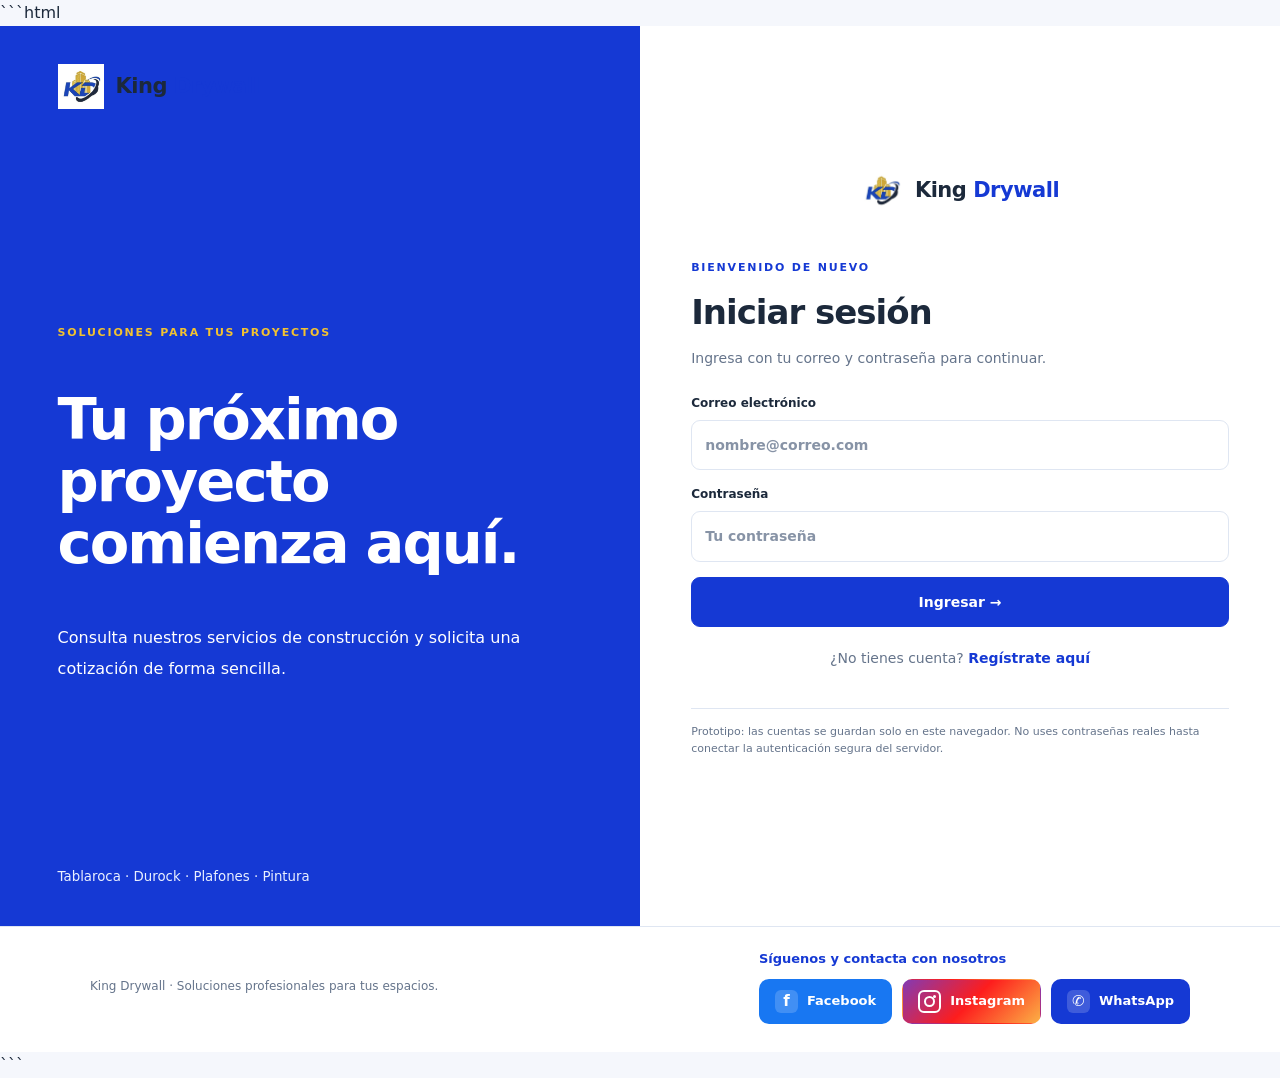
==== index.html @ d0fbbfd5 "Add files via upload" ====
```html
<!doctype html>
<html lang="es">
<head>
    <meta charset="utf-8">
    <meta name="viewport" content="width=device-width, initial-scale=1">

    <meta name="theme-color" content="#1539D4">

    <title>King Drywall | Iniciar sesión</title>

    <link rel="manifest" href="manifest.webmanifest">
    <link rel="stylesheet" href="styles.css">

    <style>
        /* ========================================
           MARCA Y LOGOTIPO
        ======================================== */

        .brand {
            display: flex;
            align-items: center;
            gap: 12px;
        }

        .brand-logo {
            display: block;
            width: 46px;
            height: 46px;
            object-fit: contain;
            flex-shrink: 0;
        }

        .brand-name {
            color: #1C293B;
            font-size: 21px;
            font-weight: 600;
            letter-spacing: -0.5px;
        }

        .brand-name strong {
            color: #1539D4;
            font-weight: 800;
        }

        /* Logo del panel azul */
        .auth > aside > .brand {
            margin-bottom: 48px;
        }

        /* Logo del formulario blanco */
        .authbox > .brand.mobile {
            display: flex;
            align-items: center;
            justify-content: center;
            gap: 12px;
            margin-bottom: 48px;
        }

        .authbox > .brand.mobile .brand-logo {
            width: 42px;
            height: 42px;
        }

        /* Oculta el logo del panel azul en pantallas pequeñas.
           El logo del formulario blanco permanece visible. */
        @media (max-width: 768px) {
            .auth > aside > .brand {
                display: none;
            }

            .authbox > .brand.mobile {
                display: flex;
            }
        }
    </style>
</head>

<body>
    <div id="auth" class="auth">

        <!-- ========================================
             PANEL IZQUIERDO AZUL
        ======================================== -->

        <aside>
            <div class="brand">
                <img
                    src="assets/logo.jpeg"
                    alt="Logo de King Drywall"
                    class="brand-logo"
                >

                <span class="brand-name">
                    King <strong>Drywall</strong>
                </span>
            </div>

            <div class="pitch">
                <small>SOLUCIONES PARA TUS PROYECTOS</small>

                <h1>Tu próximo proyecto comienza aquí.</h1>

                <p>
                    Consulta nuestros servicios de construcción
                    y solicita una cotización de forma sencilla.
                </p>
            </div>

            <small>
                Tablaroca · Durock · Plafones · Pintura
            </small>
        </aside>


        <!-- ========================================
             PANEL DERECHO: AUTENTICACIÓN
        ======================================== -->

        <section class="authbox">

            <!-- Logo del formulario -->
            <div class="brand mobile">
                <img
                    src="assets/logo.jpeg"
                    alt="Logo de King Drywall"
                    class="brand-logo"
                >

                <span class="brand-name">
                    King <strong>Drywall</strong>
                </span>
            </div>


            <!-- ========================================
                 INICIAR SESIÓN
            ======================================== -->

            <div id="login">
                <small>BIENVENIDO DE NUEVO</small>

                <h2>Iniciar sesión</h2>

                <p>
                    Ingresa con tu correo y contraseña
                    para continuar.
                </p>

                <form id="loginForm">
                    <label>
                        Correo electrónico

                        <input
                            name="email"
                            type="email"
                            required
                            autocomplete="email"
                            placeholder="nombre@correo.com"
                        >
                    </label>

                    <label>
                        Contraseña

                        <input
                            name="pass"
                            type="password"
                            required
                            minlength="8"
                            autocomplete="current-password"
                            placeholder="Tu contraseña"
                        >
                    </label>

                    <button type="submit">
                        Ingresar →
                    </button>

                    <div
                        class="msg"
                        id="loginMsg"
                        role="status"
                        aria-live="polite"
                    ></div>
                </form>

                <p class="switch">
                    ¿No tienes cuenta?
                    <a href="#" id="toRegister">
                        Regístrate aquí
                    </a>
                </p>
            </div>


            <!-- ========================================
                 REGISTRO
            ======================================== -->

            <div id="register" hidden>
                <small>CREA TU CUENTA</small>

                <h2>Regístrate</h2>

                <p>
                    Crea una cuenta para gestionar
                    tus solicitudes.
                </p>

                <form id="registerForm">
                    <label>
                        Nombre completo

                        <input
                            name="name"
                            required
                            minlength="2"
                            maxlength="100"
                            autocomplete="name"
                            placeholder="Tu nombre"
                        >
                    </label>

                    <label>
                        Correo electrónico

                        <input
                            name="email"
                            type="email"
                            required
                            maxlength="150"
                            autocomplete="email"
                            placeholder="nombre@correo.com"
                        >
                    </label>

                    <label>
                        Teléfono (opcional)

                        <input
                            name="phone"
                            type="tel"
                            maxlength="25"
                            autocomplete="tel"
                            placeholder="Tu teléfono"
                        >
                    </label>

                    <label>
                        Contraseña

                        <input
                            name="pass"
                            type="password"
                            required
                            minlength="8"
                            autocomplete="new-password"
                            placeholder="Mínimo 8 caracteres"
                        >
                    </label>

                    <label>
                        Confirmar contraseña

                        <input
                            name="confirm"
                            type="password"
                            required
                            minlength="8"
                            autocomplete="new-password"
                            placeholder="Repite la contraseña"
                        >
                    </label>

                    <button type="submit">
                        Crear cuenta →
                    </button>

                    <div
                        class="msg"
                        id="registerMsg"
                        role="status"
                        aria-live="polite"
                    ></div>
                </form>

                <p class="switch">
                    ¿Ya tienes cuenta?
                    <a href="#" id="toLogin">
                        Inicia sesión
                    </a>
                </p>
            </div>


            <!-- ========================================
                 AVISO DEL PROTOTIPO
            ======================================== -->

            <p class="notice">
                Prototipo: las cuentas se guardan solo en
                este navegador. No uses contraseñas reales
                hasta conectar la autenticación segura
                del servidor.
            </p>

        </section>
    </div>

    <!-- Lógica de inicio de sesión y registro -->
    <script src="app.js"></script>
</body>
</html>
```
---- styles.css ----
/* =====================================================
   KING DRYWALL
   Identidad visual unificada
   Azul: #1539D4
   Amarillo: #F2C230
===================================================== */

/* 1. PALETA Y CONFIGURACIÓN */

:root {
    --azul: #1539D4;
    --azul-oscuro: #102EAE;
    --azul-medio: #1539D4;
    --azul-claro: #EAF0FF;

    --amarillo: #F2C230;
    --amarillo-claro: #FFF6D9;
    --amarillo-oscuro: #987000;

    --blanco: #FFFFFF;
    --fondo: #F5F7FC;
    --texto: #1C293B;
    --texto-secundario: #65748B;
    --borde: #DFE6F2;

    --sombra: 0 12px 30px rgba(21, 57, 212, 0.09);
    --radio: 14px;
}

* {
    box-sizing: border-box;
}

html {
    scroll-behavior: smooth;
    scroll-padding-top: 85px;
}

body {
    margin: 0;
    font-family: Inter, system-ui, "Segoe UI", sans-serif;
    color: var(--texto);
    background: var(--fondo);
    line-height: 1.6;
}

a {
    color: inherit;
    text-decoration: none;
}

button,
input,
select,
textarea {
    font: inherit;
}

[hidden] {
    display: none !important;
}

/* 2. IDENTIDAD Y LOGOTIPO */

.brand {
    display: flex;
    align-items: center;
    gap: 10px;
    font-size: 19px;
    font-weight: 500;
    white-space: nowrap;
}

.brand b {
    color: var(--azul);
    font-weight: 900;
}

.brand i {
    display: grid;
    place-items: center;
    flex-shrink: 0;
    width: 42px;
    height: 42px;
    overflow: hidden;
    padding: 2px;
    border-radius: 10px;
    background: var(--blanco);
    color: var(--azul);
    font-size: 12px;
    font-style: normal;
    font-weight: 900;
}

.brand i img {
    display: block;
    width: 100%;
    height: 100%;
    object-fit: contain;
}

/* 3. INICIO DE SESIÓN Y REGISTRO */

.auth {
    min-height: 100vh;
    display: grid;
    grid-template-columns: 1fr 1fr;
    background: var(--blanco);
}

.auth aside {
    min-height: 100vh;
    display: flex;
    flex-direction: column;
    justify-content: space-between;
    padding: 38px 9%;
    background: var(--azul);
    color: var(--blanco);
}

.auth aside .brand {
    color: var(--blanco);
}

.auth aside .brand b {
    color: var(--amarillo);
}

.auth aside .brand i {
    background: var(--blanco);
    color: var(--azul);
}

.pitch {
    max-width: 520px;
}

.pitch small,
.authbox > div > small,
.hero small,
.section > small,
.quote small,
.section-label,
.eyebrow,
.kicker {
    color: var(--azul);
    font-size: 11px;
    letter-spacing: 1.8px;
    font-weight: 900;
}

.pitch small {
    color: var(--amarillo);
}

.pitch h1 {
    font-size: clamp(38px, 4.5vw, 62px);
    line-height: 1.08;
    letter-spacing: -2px;
}

.pitch p {
    color: #FFFFFF;
    line-height: 1.9;
}

.auth aside > small {
    color: #EAF0FF;
}

.authbox {
    width: 100%;
    max-width: 650px;
    display: flex;
    flex-direction: column;
    justify-content: center;
    margin: auto;
    padding: 40px max(8%, 24px);
    background: var(--blanco);
}

.mobile {
    display: none;
    margin-bottom: 32px;
}

.authbox h2 {
    margin: 8px 0;
    font-size: 34px;
    letter-spacing: -1px;
}

.authbox p {
    margin: 0 0 24px;
    color: var(--texto-secundario);
    font-size: 14px;
}

/* 4. FORMULARIOS */

.authbox form label,
form label {
    display: flex;
    flex-direction: column;
    gap: 7px;
    margin-bottom: 15px;
    color: var(--texto);
    font-size: 12px;
    font-weight: 750;
}

.authbox input,
form input,
form select,
form textarea {
    width: 100%;
    min-width: 0;
    padding: 13px;
    border: 1px solid var(--borde);
    border-radius: 9px;
    background: var(--blanco);
    color: var(--texto);
    font-size: 14px;
    transition: border-color 0.2s ease, box-shadow 0.2s ease;
}

.authbox input:focus,
form input:focus,
form select:focus,
form textarea:focus {
    outline: none;
    border-color: var(--azul);
    box-shadow: 0 0 0 4px rgba(21, 57, 212, 0.12);
}

input::placeholder,
textarea::placeholder {
    color: #8793A6;
}

/* 5. BOTONES GENERALES */

button,
.btn {
    display: inline-flex;
    justify-content: center;
    align-items: center;
    gap: 8px;
    padding: 13px 19px;
    border: 1px solid var(--azul);
    border-radius: 9px;
    background: var(--azul);
    color: var(--blanco);
    font-size: 14px;
    font-weight: 800;
    cursor: pointer;
    transition:
        background 0.2s ease,
        color 0.2s ease,
        border-color 0.2s ease,
        transform 0.2s ease,
        box-shadow 0.2s ease;
}

button:hover,
.btn:hover {
    background: var(--azul-oscuro);
    border-color: var(--azul-oscuro);
    color: var(--blanco);
    box-shadow: 0 7px 18px rgba(21, 57, 212, 0.18);
    transform: translateY(-2px);
}

.authbox form button,
form#quoteForm > button {
    width: 100%;
}

.switch {
    margin: 20px 0 !important;
    text-align: center;
}

.switch a {
    color: var(--azul);
    font-weight: 900;
}

.switch a:hover {
    color: var(--amarillo-oscuro);
    text-decoration: underline;
}

.notice {
    margin-top: 18px !important;
    padding-top: 14px;
    border-top: 1px solid var(--borde);
    color: var(--texto-secundario) !important;
    font-size: 11px !important;
}

.msg {
    display: none;
    margin-top: 12px;
    padding: 11px;
    border-radius: 8px;
    font-size: 13px;
}

.msg.error {
    display: block;
    background: #FFF0F0;
    color: #9B3030;
}

.msg.success {
    display: block;
    background: #E8F7EF;
    color: #176B4B;
}

/* 6. ENCABEZADO Y NAVEGACIÓN */

header {
    min-height: 76px;
    position: sticky;
    top: 0;
    z-index: 10;
    display: flex;
    align-items: center;
    justify-content: space-between;
    gap: 18px;
    padding: 12px 6%;
    background: var(--blanco);
    border-bottom: 1px solid var(--borde);
    box-shadow: 0 4px 18px rgba(21, 57, 212, 0.04);
    backdrop-filter: blur(12px);
}

nav {
    display: flex;
    align-items: center;
    gap: 22px;
    font-size: 13px;
}

nav a {
    position: relative;
    padding: 7px 0;
    color: var(--texto-secundario);
    transition: color 0.2s ease;
}

nav a:hover,
nav a.active {
    color: var(--azul);
}

nav a.active {
    font-weight: 900;
}

nav a.active::after {
    content: "";
    position: absolute;
    bottom: -4px;
    left: 0;
    width: 100%;
    height: 3px;
    border-radius: 5px;
    background: var(--amarillo);
}

.nav-user {
    color: var(--texto-secundario);
    font-size: 12px;
}

.logout {
    padding: 9px 12px;
    background: var(--blanco);
    color: var(--azul);
    border-color: var(--azul);
}

.logout:hover {
    background: var(--azul);
    color: var(--blanco);
    box-shadow: none;
}

.hamb {
    display: none;
}

/* 7. PORTADA PRINCIPAL */

.hero {
    display: grid;
    grid-template-columns: 1fr 0.85fr;
    align-items: center;
    gap: 7%;
    padding: 76px 8%;
    background: var(--blanco);
}

.hero h1 {
    margin: 18px 0;
    font-size: clamp(38px, 4.5vw, 62px);
    line-height: 1.08;
    letter-spacing: -2px;
}

.hero h1 span,
.quote h2 span {
    color: var(--azul);
}

.hero p,
.quote > div > p {
    color: var(--texto-secundario);
    line-height: 1.9;
}

.btn {
    margin-top: 12px;
}

.secondary {
    background: var(--amarillo);
    color: var(--azul);
    border-color: var(--amarillo);
}

.secondary:hover {
    background: #E4B526;
    border-color: #E4B526;
    color: var(--azul);
}

/* 8. ILUSTRACIÓN DE PORTADA */

.drawing {
    height: 330px;
    position: relative;
    overflow: hidden;
    border: 1px solid var(--borde);
    border-radius: 20px;
    background-color: var(--azul);
    background-image:
        linear-gradient(rgba(255, 255, 255, 0.08) 1px, transparent 1px),
        linear-gradient(90deg, rgba(255, 255, 255, 0.08) 1px, transparent 1px);
    background-size: 25px 25px;
    box-shadow: var(--sombra);
}

.outline {
    position: absolute;
    top: 20%;
    left: 15%;
    width: 55%;
    height: 50%;
    border: 2px solid var(--azul-claro);
    transform: skewY(-8deg);
}

.outline.second {
    top: 32%;
    left: 35%;
    border-color: var(--amarillo);
}

.drawing strong {
    position: absolute;
    bottom: 25px;
    left: 24px;
    color: var(--blanco);
    font-size: 25px;
    line-height: 1.25;
}

.drawing strong::first-line {
    color: var(--amarillo);
}

/* 9. SECCIONES GENERALES */

.section {
    padding: 75px 8%;
}

.section > small {
    display: inline-block;
    margin-bottom: 8px;
}

.section h2 {
    margin: 8px 0;
    font-size: clamp(30px, 3.5vw, 44px);
    line-height: 1.2;
    letter-spacing: -1px;
}

.sub {
    color: var(--texto-secundario);
}

/* 10. CATÁLOGO DE SERVICIOS */

.grid {
    display: grid;
    grid-template-columns: repeat(3, minmax(0, 1fr));
    gap: 20px;
    margin-top: 30px;
}

.card {
    overflow: hidden;
    border: 1px solid var(--borde);
    border-radius: var(--radio);
    background: var(--blanco);
    box-shadow: 0 5px 18px rgba(21, 57, 212, 0.04);
    transition:
        transform 0.25s ease,
        box-shadow 0.25s ease,
        border-color 0.25s ease;
}

.card:hover {
    transform: translateY(-5px);
    border-color: var(--amarillo);
    box-shadow: var(--sombra);
}

.art {
    height: 140px;
    display: grid;
    place-items: center;
    background: var(--azul-claro);
    color: var(--azul);
    font-size: 40px;
}

.cardbody {
    padding: 20px;
}

.card h3 {
    margin: 0 0 7px;
    color: var(--texto);
    font-size: 18px;
}

.card p {
    min-height: 78px;
    color: var(--texto-secundario);
    font-size: 13px;
}

.service-link,
.card button {
    display: inline-flex;
    padding: 9px 0;
    background: transparent;
    color: var(--azul);
    border-color: transparent;
    font-size: 13px;
    font-weight: 900;
}

.service-link:hover,
.card button:hover {
    background: transparent;
    color: var(--azul-oscuro);
    box-shadow: none;
    transform: none;
}

/* 11. COTIZACIÓN */

.quote {
    display: grid;
    grid-template-columns: 0.7fr 1.3fr;
    align-items: start;
    gap: 7%;
    background: var(--fondo);
}

.quote h2 {
    font-size: clamp(38px, 4vw, 52px);
    line-height: 1.1;
}

.quote form {
    padding: 28px;
    border: 1px solid var(--borde);
    border-radius: 16px;
    background: var(--blanco);
    box-shadow: var(--sombra);
}

.quote form h3 {
    margin-top: 0;
    color: var(--azul);
}

.two {
    display: grid;
    grid-template-columns: 1fr 1fr;
    gap: 14px;
}

.quote textarea {
    resize: vertical;
}

.quote-note {
    display: flex;
    gap: 12px;
    margin-top: 24px;
    padding: 16px;
    border: 1px solid var(--borde);
    border-left: 4px solid var(--amarillo);
    border-radius: 12px;
    background: var(--azul-claro);
    font-size: 13px;
}

.quote-note > b {
    color: var(--azul);
    font-size: 23px;
}

/* 12. MIS SOLICITUDES */

.request {
    display: flex;
    justify-content: space-between;
    gap: 16px;
    margin: 14px 0;
    padding: 22px;
    border: 1px solid var(--borde);
    border-left: 5px solid var(--azul);
    border-radius: 12px;
    background: var(--blanco);
    box-shadow: 0 5px 20px rgba(21, 57, 212, 0.05);
    transition: border-color 0.2s ease, box-shadow 0.2s ease;
}

.request:hover {
    border-left-color: var(--amarillo);
    box-shadow: var(--sombra);
}

.request b {
    color: var(--azul);
}

.request p {
    color: var(--texto-secundario);
    font-size: 13px;
}

.status {
    height: max-content;
    padding: 6px 11px;
    border: 1px solid #F0D878;
    border-radius: 99px;
    background: var(--amarillo-claro);
    color: var(--amarillo-oscuro);
    font-size: 11px;
    font-weight: 800;
    white-space: nowrap;
}

.empty {
    padding: 28px;
    border: 1px dashed var(--azul);
    border-radius: 12px;
    background: var(--azul-claro);
    color: var(--texto-secundario);
}

/* 13. LLAMADAS A LA ACCIÓN */

.cta,
.cta-conoce,
.about-cta,
.call-to-action {
    display: flex;
    align-items: center;
    justify-content: space-between;
    gap: 20px;
    padding: 45px 8%;
    background: var(--azul);
    color: var(--blanco);
}

.cta h2,
.cta-conoce h2,
.about-cta h2,
.call-to-action h2 {
    max-width: 650px;
    color: var(--blanco);
    font-size: clamp(23px, 3vw, 36px);
    line-height: 1.25;
}

.cta p,
.cta-conoce p,
.about-cta p,
.call-to-action p {
    color: var(--blanco);
}

.cta .btn.secondary,
.cta-conoce .btn.secondary,
.about-cta .btn.secondary,
.call-to-action .btn.secondary {
    flex-shrink: 0;
    border-color: var(--amarillo);
    background: var(--amarillo);
    color: var(--azul);
}

.cta .btn.secondary:hover,
.cta-conoce .btn.secondary:hover,
.about-cta .btn.secondary:hover,
.call-to-action .btn.secondary:hover {
    background: #E4B526;
    border-color: #E4B526;
    color: var(--azul);
}

/* 14. BANNERS Y BLOQUES DE SOLICITUDES */

.requests-hero,
.requests-banner,
.request-hero,
.page-banner {
    background: var(--azul);
    background-image: none;
    color: var(--blanco);
}

.requests-hero h1,
.requests-hero h2,
.requests-hero h3,
.requests-banner h1,
.requests-banner h2,
.requests-banner h3,
.request-hero h1,
.request-hero h2,
.request-hero h3,
.page-banner h1,
.page-banner h2,
.page-banner h3 {
    color: var(--blanco);
}

.requests-hero p,
.requests-banner p,
.request-hero p,
.page-banner p {
    color: var(--blanco);
}

.requests-hero small,
.requests-banner small,
.request-hero small,
.page-banner small {
    color: var(--amarillo);
}

/* Tarjetas estadísticas e iconos */

.feature-icon,
.step-number,
.stat-icon,
.info-icon,
.benefit-icon {
    color: var(--azul);
    background: var(--azul-claro);
    border-color: var(--borde);
}

/* 15. PIE DE PÁGINA */

footer {
    padding: 28px 6%;
    background: var(--blanco);
    color: var(--texto-secundario);
    font-size: 12px;
    border-top: 1px solid var(--borde);
}

.social-footer-content {
    display: flex;
    align-items: center;
    justify-content: space-between;
    flex-wrap: wrap;
    gap: 22px;
}

.social-footer-copy {
    margin: 0;
}

.social-footer-right {
    display: flex;
    flex-direction: column;
    gap: 10px;
}

.social-footer-title {
    margin: 0;
    color: var(--azul);
    font-size: 13px;
    font-weight: 900;
}

.social-links {
    display: flex;
    flex-wrap: wrap;
    align-items: center;
    gap: 10px;
}

.social-button {
    display: inline-flex;
    align-items: center;
    justify-content: center;
    gap: 9px;
    min-height: 43px;
    padding: 10px 15px;
    border: 1px solid transparent;
    border-radius: 10px;
    color: var(--blanco);
    font-size: 13px;
    font-weight: 800;
    text-decoration: none;
    transition:
        transform 0.2s ease,
        box-shadow 0.2s ease,
        filter 0.2s ease;
}

.social-button:hover {
    color: var(--blanco);
    transform: translateY(-3px);
    box-shadow: 0 8px 18px rgba(23, 24, 60, 0.18);
    filter: brightness(1.05);
}

.social-button:focus-visible {
    outline: 3px solid var(--amarillo);
    outline-offset: 3px;
}

.social-icon {
    display: inline-grid;
    place-items: center;
    width: 23px;
    height: 23px;
    flex-shrink: 0;
    border-radius: 6px;
    color: var(--blanco);
    font-size: 15px;
    font-weight: 900;
    line-height: 1;
}

/* Facebook conserva su color de marca */

.social-facebook {
    background: #1877F2;
}

.social-facebook .social-icon {
    background: rgba(255, 255, 255, 0.18);
}

/* Instagram conserva su degradado de marca */

.social-instagram {
    background: linear-gradient(
        135deg,
        #833AB4,
        #FD1D1D,
        #FCB045
    );
}

.social-instagram .social-icon {
    position: relative;
    border: 2px solid var(--blanco);
    border-radius: 6px;
    font-size: 0;
}

.social-instagram .social-icon::before {
    content: "";
    width: 7px;
    height: 7px;
    border: 2px solid var(--blanco);
    border-radius: 50%;
}

.social-instagram .social-icon::after {
    content: "";
    position: absolute;
    top: 3px;
    right: 3px;
    width: 3px;
    height: 3px;
    border-radius: 50%;
    background: var(--blanco);
}

/* WhatsApp utiliza el azul de la aplicación */

.social-whatsapp {
    background: var(--azul);
}

.social-whatsapp .social-icon {
    background: rgba(255, 255, 255, 0.18);
}

/* Pie de página de acceso y registro */

.social-footer-auth {
    width: 100%;
    padding: 22px 24px 28px;
    border-top: 1px solid var(--borde);
    background: var(--blanco);
}

.social-footer-auth .social-footer-content {
    max-width: 1100px;
    margin: 0 auto;
}

/* 16. TABLETAS */

@media (max-width: 800px) {
    .auth {
        grid-template-columns: 0.8fr 1fr;
    }

    .auth aside {
        padding: 30px 7%;
    }

    .hero {
        grid-template-columns: 1fr;
    }

    .drawing {
        max-width: 560px;
        width: 100%;
    }

    .quote {
        grid-template-columns: 1fr;
    }

    .grid {
        grid-template-columns: repeat(2, minmax(0, 1fr));
    }

    nav {
        gap: 12px;
    }

    .social-footer-content {
        align-items: flex-start;
    }
}

/* 17. MÓVILES */

@media (max-width: 600px) {
    .auth {
        grid-template-columns: 1fr;
    }

    .auth aside {
        display: none;
    }

    .authbox {
        min-height: 100vh;
        padding: 30px 24px;
    }

    .mobile {
        display: flex;
    }

    header {
        min-height: 62px;
        padding: 10px 17px;
    }

    .brand {
        font-size: 17px;
    }

    .brand i {
        width: 38px;
        height: 38px;
    }

    .hamb {
        display: block;
        padding: 6px 10px;
        background: var(--blanco);
        color: var(--azul);
        border-color: transparent;
        font-size: 24px;
    }

    .hamb:hover {
        background: var(--azul-claro);
        color: var(--azul);
        box-shadow: none;
        transform: none;
    }

    nav {
        display: none;
        position: absolute;
        top: 62px;
        right: 0;
        left: 0;
        flex-direction: column;
        align-items: stretch;
        gap: 0;
        padding: 15px 20px;
        background: var(--blanco);
        border-bottom: 1px solid var(--borde);
        box-shadow: 0 12px 20px rgba(21, 57, 212, 0.08);
    }

    nav.open {
        display: flex;
    }

    nav a {
        padding: 12px 10px;
    }

    nav a.active::after {
        display: none;
    }

    nav button {
        padding: 10px;
        text-align: left;
    }

    .nav-user {
        padding: 10px;
    }

    .hero {
        padding: 45px 22px;
    }

    .hero h1 {
        letter-spacing: -1.4px;
    }

    .drawing {
        height: 280px;
    }

    .section {
        padding: 52px 20px;
    }

    .grid {
        grid-template-columns: 1fr;
    }

    .two {
        grid-template-columns: 1fr;
        gap: 0;
    }

    .quote form {
        padding: 19px 15px;
    }

    .cta,
    .cta-conoce,
    .about-cta,
    .call-to-action {
        flex-direction: column;
        align-items: flex-start;
        padding: 30px 22px;
    }

    .cta .btn,
    .cta-conoce .btn,
    .about-cta .btn,
    .call-to-action .btn {
        width: 100%;
    }

    .request {
        flex-direction: column;
    }

    .social-footer-content {
        align-items: flex-start;
        flex-direction: column;
    }

    .social-footer-right {
        width: 100%;
    }

    .social-links {
        width: 100%;
    }

    .social-button {
        flex: 1 1 130px;
    }

    .social-footer-auth {
        padding: 22px 18px;
    }
}

/* 18. ACCESIBILIDAD */

@media (prefers-reduced-motion: reduce) {
    *,
    *::before,
    *::after {
        scroll-behavior: auto !important;
        transition-duration: 0.01ms !important;
        animation-duration: 0.01ms !important;
    }
}

.brand {
    display: flex;
    align-items: center;
    gap: 12px;
    margin-bottom: 48px;
}

.brand-logo {
    display: block;
    width: 46px;
    height: 46px;
    object-fit: contain;
    flex-shrink: 0;
}

.brand-name {
    color: #1C293B;
    font-size: 21px;
    font-weight: 600;
    letter-spacing: -0.5px;
}

.brand-name strong {
    color: #1539D4;
    font-weight: 800;
}

/* ========================================
   ACCIONES DE ENVÍO DE COTIZACIÓN
======================================== */

#quoteActions {
    margin-top: 22px;
    padding: 22px;
    border: 1px solid #DFE6F2;
    border-radius: 16px;
    background: #FFFFFF;
}

#quoteActions[hidden] {
    display: none !important;
}

#quoteActions h3 {
    margin-top: 0;
    color: #1539D4;
}

#quoteActions p {
    color: #65748B;
    line-height: 1.6;
}

.quote-contact-actions {
    display: flex;
    flex-wrap: wrap;
    gap: 12px;
    margin: 16px 0;
}

.quote-contact-actions a {
    display: inline-flex;
    align-items: center;
    justify-content: center;
    min-height: 46px;
    padding: 12px 18px;
    border-radius: 10px;
    background: #1539D4;
    color: #FFFFFF;
    font-weight: 700;
    text-decoration: none;
    text-align: center;
}

.quote-contact-actions a:hover {
    background: #102EAE;
}

#sendWhatsApp {
    background: #F2C230;
    color: #1C293B;
}

#sendWhatsApp:hover {
    background: #E2B21E;
}

@media (max-width: 520px) {
    .quote-contact-actions {
        flex-direction: column;
    }

    .quote-contact-actions a {
        width: 100%;
    }
}
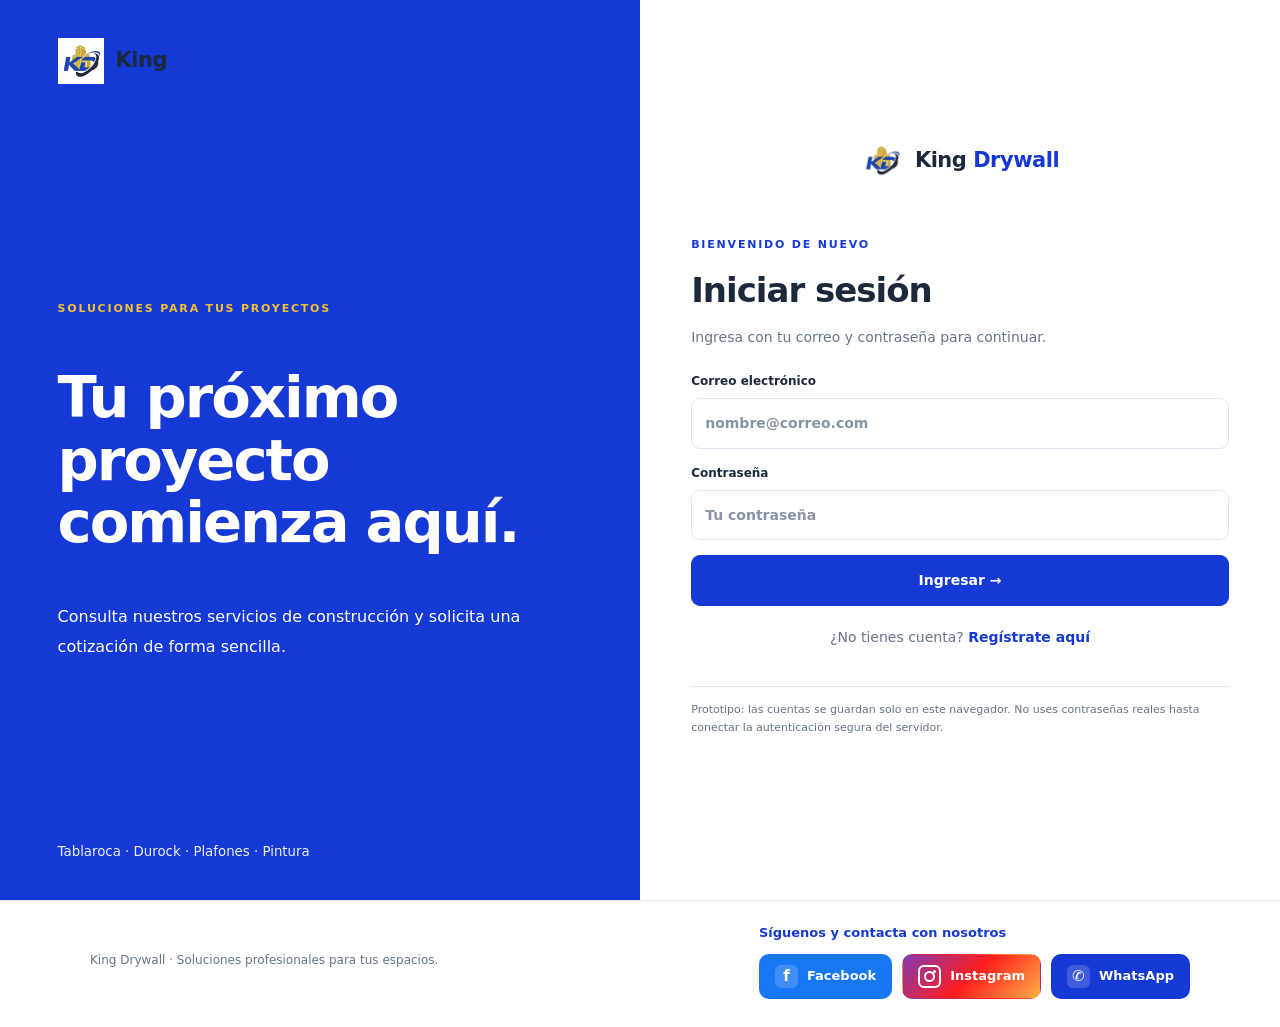
==== commit aec09d4b: "Add files via upload" ====
--- a/index.html
+++ b/index.html
@@ -1,4 +1,4 @@
-```html
+
 <!doctype html>
 <html lang="es">
 <head>
@@ -312,4 +312,3 @@
     <script src="app.js"></script>
 </body>
 </html>
-```
